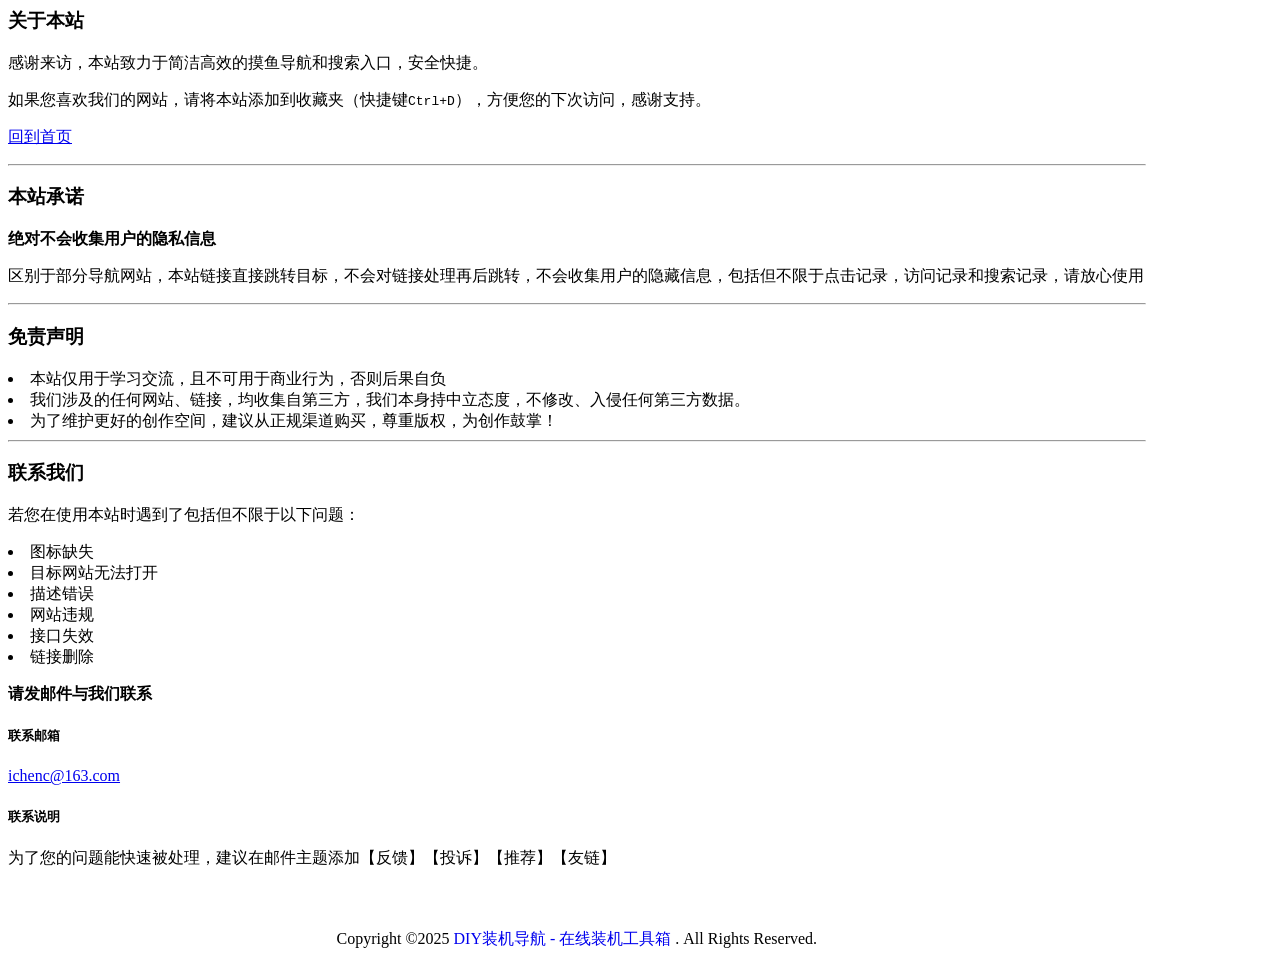
==== assets/about.html @ 90391e74 "TOOLBOX" ====
<html lang="zh-cn">
  <head>
    <meta charset="UTF-8">
    <title>关于DIY装机导航</title>
    <meta http-equiv="X-UA-Compatible" content="IE=edge,chrome=1">
    <meta name="viewport" content="width=device-width, user-scalable=no, initial-scale=1.0, maximum-scale=1.0, minimum-scale=1.0">
    <link href="https://lf9-cdn-tos.bytecdntp.com/cdn/expire-1-M/docsify/4.12.2/themes/vue.min.css" type="text/css" rel="stylesheet">
	<link rel="icon" href="./img/pc.png" type="image/x-icon">
    <style>body:not(.ready){overflow:auto!important}#main{max-width:90%}p.footer{margin-top:60px}p.footer a{text-decoration:none}</style>
 </head>
 <body> 

<div class="markdown-section" id="main">
<h3>关于本站</h3>
<p>感谢来访，本站致力于简洁高效的摸鱼导航和搜索入口，安全快捷。</p>
<p>如果您喜欢我们的网站，请将本站添加到收藏夹（快捷键<code>Ctrl+D</code>），方便您的下次访问，感谢支持。<p>
<p><div style="color:red;font-size:16px"><a class="nav-link" href="../index.html">回到首页</a></div><p>
<hr>
<h3>本站承诺</h3>
<p><strong>绝对不会收集用户的隐私信息</strong><p>
<p>区别于部分导航网站，本站链接直接跳转目标，不会对链接处理再后跳转，不会收集用户的隐藏信息，包括但不限于点击记录，访问记录和搜索记录，请放心使用</p>
<hr>
 <h3>免责声明</h3>
<li>本站仅用于学习交流，且不可用于商业行为，否则后果自负</li>
<li>我们涉及的任何网站、链接，均收集自第三方，我们本身持中立态度，不修改、入侵任何第三方数据。</li>
<li>为了维护更好的创作空间，建议从正规渠道购买，尊重版权，为创作鼓掌！</li>
<hr>
<h3>联系我们</h3>
<p>若您在使用本站时遇到了包括但不限于以下问题：</p>
<li>图标缺失</li>
<li>目标网站无法打开</li>
<li>描述错误</li>
<li>网站违规</li>
<li>接口失效</li>
<li>链接删除</li>
<p><strong>请发邮件与我们联系</strong></p>
<h5>联系邮箱</h5>
<p><a href="mailto:ichenc@163.com">ichenc@163.com</a></p>
<h5>联系说明</h5>
<p>为了您的问题能快速被处理，建议在邮件主题添加【反馈】【投诉】【推荐】【友链】</p>    <center>
      <p class="footer">Copyright ©2025 <a href="/">DIY装机导航 - 在线装机工具箱 </a>.  All Rights Reserved.</p>
    </center>
  </div>
</body>

</html>
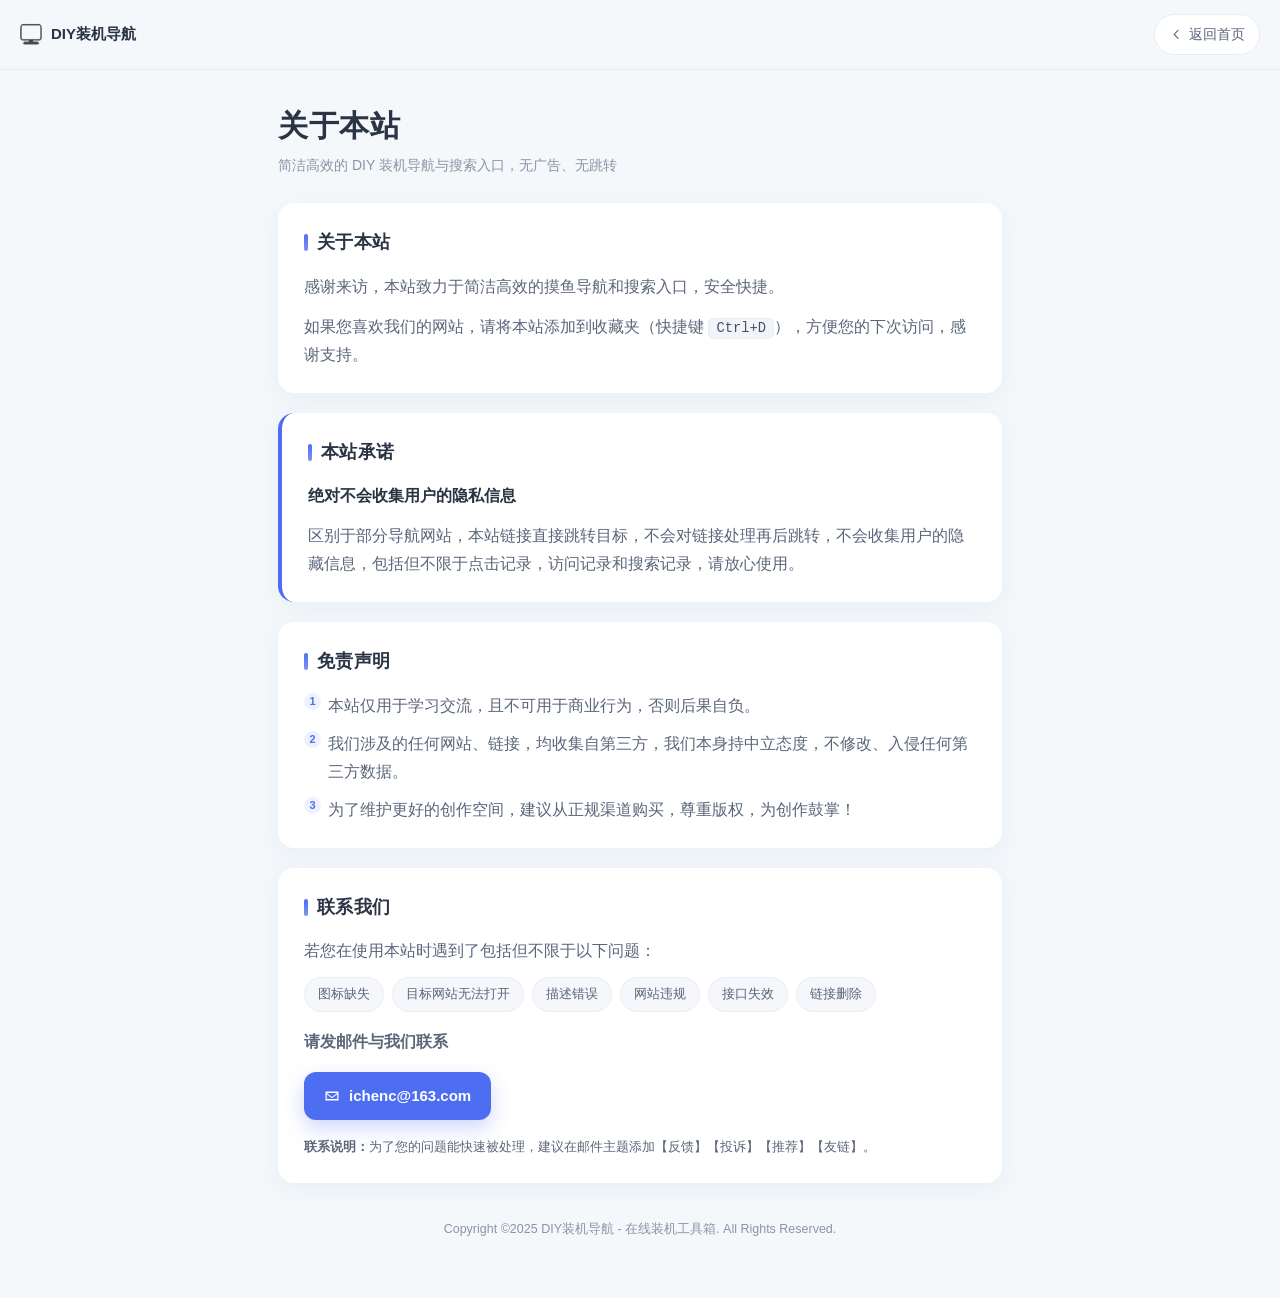
==== commit 28ba61ec: "perf: 首屏大图本地位图、图标本地化，脚本与样式表瘦身 - 首屏壁纸由必应 UHD 远程图（3.65MB）改为本地 WebP 三档 + picture/srcset/preload，   手机 ~" ====
--- a/assets/about.html
+++ b/assets/about.html
@@ -1,46 +1,193 @@
-<html lang="zh-cn">
-  <head>
-    <meta charset="UTF-8">
-    <title>关于DIY装机导航</title>
-    <meta http-equiv="X-UA-Compatible" content="IE=edge,chrome=1">
-    <meta name="viewport" content="width=device-width, user-scalable=no, initial-scale=1.0, maximum-scale=1.0, minimum-scale=1.0">
-    <link href="https://lf9-cdn-tos.bytecdntp.com/cdn/expire-1-M/docsify/4.12.2/themes/vue.min.css" type="text/css" rel="stylesheet">
-	<link rel="icon" href="./img/pc.png" type="image/x-icon">
-    <style>body:not(.ready){overflow:auto!important}#main{max-width:90%}p.footer{margin-top:60px}p.footer a{text-decoration:none}</style>
- </head>
- <body> 
+<!DOCTYPE html>
+<html lang="zh-CN">
+<head>
+	<meta charset="UTF-8">
+	<title>关于本站 - DIY装机导航</title>
+	<meta name="viewport" content="width=device-width,initial-scale=1">
+	<meta name="description" content="DIY装机导航 - 在线装机工具箱，简洁高效无广告的DIY装机导航和搜索入口。">
+	<meta name="theme-color" content="#4e6ef2">
+	<link rel="icon" href="./img/pc.png" type="image/png">
+	<style>
+		:root{
+			--ink:#2b3445;
+			--ink-2:#5b667a;
+			--ink-3:#8a94a6;
+			--line:#e8edf3;
+			--brand:#4e6ef2;
+			--brand-soft:#eef1fe;
+			--bg:#f4f8fb;
+			--card:#fff;
+			--shadow:0 6px 24px rgba(108,132,168,.08);
+		}
+		*{box-sizing:border-box}
+		html{-webkit-text-size-adjust:100%}
+		body{
+			margin:0;background:var(--bg);color:var(--ink);
+			font:16px/1.75 -apple-system,BlinkMacSystemFont,"Segoe UI","PingFang SC","Hiragino Sans GB","Microsoft YaHei",sans-serif;
+		}
+		a{color:var(--brand);text-decoration:none}
+		a:hover{text-decoration:underline}
 
-<div class="markdown-section" id="main">
-<h3>关于本站</h3>
-<p>感谢来访，本站致力于简洁高效的摸鱼导航和搜索入口，安全快捷。</p>
-<p>如果您喜欢我们的网站，请将本站添加到收藏夹（快捷键<code>Ctrl+D</code>），方便您的下次访问，感谢支持。<p>
-<p><div style="color:red;font-size:16px"><a class="nav-link" href="../index.html">回到首页</a></div><p>
-<hr>
-<h3>本站承诺</h3>
-<p><strong>绝对不会收集用户的隐私信息</strong><p>
-<p>区别于部分导航网站，本站链接直接跳转目标，不会对链接处理再后跳转，不会收集用户的隐藏信息，包括但不限于点击记录，访问记录和搜索记录，请放心使用</p>
-<hr>
- <h3>免责声明</h3>
-<li>本站仅用于学习交流，且不可用于商业行为，否则后果自负</li>
-<li>我们涉及的任何网站、链接，均收集自第三方，我们本身持中立态度，不修改、入侵任何第三方数据。</li>
-<li>为了维护更好的创作空间，建议从正规渠道购买，尊重版权，为创作鼓掌！</li>
-<hr>
-<h3>联系我们</h3>
-<p>若您在使用本站时遇到了包括但不限于以下问题：</p>
-<li>图标缺失</li>
-<li>目标网站无法打开</li>
-<li>描述错误</li>
-<li>网站违规</li>
-<li>接口失效</li>
-<li>链接删除</li>
-<p><strong>请发邮件与我们联系</strong></p>
-<h5>联系邮箱</h5>
-<p><a href="mailto:ichenc@163.com">ichenc@163.com</a></p>
-<h5>联系说明</h5>
-<p>为了您的问题能快速被处理，建议在邮件主题添加【反馈】【投诉】【推荐】【友链】</p>    <center>
-      <p class="footer">Copyright ©2025 <a href="/">DIY装机导航 - 在线装机工具箱 </a>.  All Rights Reserved.</p>
-    </center>
-  </div>
+		/* 顶部条 */
+		.topbar{
+			position:sticky;top:0;z-index:10;
+			display:flex;align-items:center;justify-content:space-between;gap:12px;
+			padding:14px 20px;background:rgba(244,248,251,.88);backdrop-filter:blur(8px);
+			border-bottom:1px solid var(--line);
+		}
+		.topbar .brand{display:flex;align-items:center;gap:9px;color:var(--ink);font-weight:600;font-size:15px}
+		.topbar .brand:hover{text-decoration:none;color:var(--brand)}
+		.topbar .brand img{width:22px;height:22px;border-radius:5px}
+		.back{
+			display:inline-flex;align-items:center;gap:6px;
+			padding:7px 14px;border:1px solid var(--line);border-radius:999px;
+			background:#fff;color:var(--ink-2);font-size:14px;transition:.2s;
+		}
+		.back:hover{border-color:var(--brand);color:var(--brand);text-decoration:none;box-shadow:0 4px 14px rgba(78,110,242,.14)}
+		.back svg{width:14px;height:14px;fill:currentColor}
+
+		.wrap{max-width:760px;margin:0 auto;padding:36px 18px 56px}
+
+		header.hero{margin:0 0 26px}
+		header.hero h1{margin:0 0 8px;font-size:30px;line-height:1.3;letter-spacing:.5px}
+		header.hero p{margin:0;color:var(--ink-3);font-size:14px}
+
+		.card{
+			background:var(--card);border-radius:16px;box-shadow:var(--shadow);
+			padding:24px 26px;margin-bottom:20px;
+		}
+		.card h2{
+			display:flex;align-items:center;gap:9px;
+			margin:0 0 14px;font-size:18px;font-weight:600;letter-spacing:.3px;
+		}
+		.card h2::before{
+			content:"";width:4px;height:17px;border-radius:2px;
+			background:linear-gradient(180deg,var(--brand),#7d93f7);
+		}
+		.card p{margin:0 0 12px;color:var(--ink-2)}
+		.card p:last-child{margin-bottom:0}
+		code{
+			padding:2px 7px;border-radius:6px;background:#f1f4f9;
+			border:1px solid var(--line);font-size:.86em;color:#465065;
+			font-family:ui-monospace,Menlo,Consolas,monospace;
+		}
+
+		/* 本站承诺 */
+		.promise{border-left:4px solid var(--brand)}
+		.promise strong{color:var(--ink);font-weight:600}
+		.hint{font-size:13px;color:var(--ink-3);margin-top:10px}
+
+		/* 列表 */
+		ul.plain,ol.plain{margin:0;padding-left:0;list-style:none;counter-reset:n}
+		ul.plain li,ol.plain li{position:relative;padding-left:24px;margin-bottom:10px;color:var(--ink-2)}
+		ul.plain li:last-child,ol.plain li:last-child{margin-bottom:0}
+		ul.plain li::before{
+			content:"";position:absolute;left:6px;top:.72em;width:6px;height:6px;border-radius:50%;
+			background:#c9d3e4;
+		}
+		ol.plain li{counter-increment:n}
+		ol.plain li::before{
+			content:counter(n);position:absolute;left:0;top:.15em;
+			width:17px;height:17px;line-height:17px;text-align:center;border-radius:50%;
+			background:var(--brand-soft);color:var(--brand);font-size:11px;font-weight:700;
+		}
+
+		/* 问题类型标签 */
+		.chips{display:flex;flex-wrap:wrap;gap:8px;margin:0 0 16px;padding:0;list-style:none}
+		.chips li{
+			padding:5px 13px;border-radius:999px;background:#f5f7fb;border:1px solid var(--line);
+			color:var(--ink-2);font-size:13px;
+		}
+
+		/* 邮箱 */
+		.mail{
+			display:inline-flex;align-items:center;gap:9px;
+			margin:4px 0 16px;padding:11px 20px;border-radius:12px;
+			background:var(--brand);color:#fff;font-size:15px;font-weight:600;
+			box-shadow:0 8px 20px rgba(78,110,242,.28);transition:.2s;word-break:break-all;
+		}
+		.mail:hover{background:#4262e0;text-decoration:none;transform:translateY(-1px);box-shadow:0 10px 24px rgba(78,110,242,.34)}
+		.mail svg{width:16px;height:16px;fill:currentColor;flex:none}
+
+		.note{font-size:13px;color:var(--ink-3)}
+		.note b{color:var(--ink-2);font-weight:600}
+
+		footer{margin-top:34px;text-align:center;font-size:12.5px;color:var(--ink-3);line-height:2}
+		footer a{color:var(--ink-3)}
+		footer a:hover{color:var(--brand)}
+
+		@media (max-width:600px){
+			.wrap{padding:22px 14px 40px}
+			header.hero h1{font-size:23px}
+			.card{padding:20px 18px;border-radius:14px}
+			.topbar{padding:12px 14px}
+			.topbar .brand span{display:none}
+		}
+	</style>
+</head>
+<body>
+
+<div class="topbar">
+	<a class="brand" href="../index.html">
+		<img src="./img/pc.png" alt="" width="22" height="22">
+		<span>DIY装机导航</span>
+	</a>
+	<a class="back" href="../index.html">
+		<svg viewBox="0 0 1024 1024" aria-hidden="true"><path d="M685 214a40 40 0 0 1 3 56L429 538l259 268a40 40 0 1 1-58 55L345 566a40 40 0 0 1 0-55l285-294a40 40 0 0 1 55-3z"/></svg>
+		返回首页
+	</a>
+</div>
+
+<div class="wrap">
+	<header class="hero">
+		<h1>关于本站</h1>
+		<p>简洁高效的 DIY 装机导航与搜索入口，无广告、无跳转</p>
+	</header>
+
+	<section class="card">
+		<h2>关于本站</h2>
+		<p>感谢来访，本站致力于简洁高效的摸鱼导航和搜索入口，安全快捷。</p>
+		<p>如果您喜欢我们的网站，请将本站添加到收藏夹（快捷键 <code>Ctrl+D</code>），方便您的下次访问，感谢支持。</p>
+	</section>
+
+	<section class="card promise">
+		<h2>本站承诺</h2>
+		<p><strong>绝对不会收集用户的隐私信息</strong></p>
+		<p>区别于部分导航网站，本站链接直接跳转目标，不会对链接处理再后跳转，不会收集用户的隐藏信息，包括但不限于点击记录，访问记录和搜索记录，请放心使用。</p>
+	</section>
+
+	<section class="card">
+		<h2>免责声明</h2>
+		<ol class="plain">
+			<li>本站仅用于学习交流，且不可用于商业行为，否则后果自负。</li>
+			<li>我们涉及的任何网站、链接，均收集自第三方，我们本身持中立态度，不修改、入侵任何第三方数据。</li>
+			<li>为了维护更好的创作空间，建议从正规渠道购买，尊重版权，为创作鼓掌！</li>
+		</ol>
+	</section>
+
+	<section class="card">
+		<h2>联系我们</h2>
+		<p>若您在使用本站时遇到了包括但不限于以下问题：</p>
+		<ul class="chips">
+			<li>图标缺失</li>
+			<li>目标网站无法打开</li>
+			<li>描述错误</li>
+			<li>网站违规</li>
+			<li>接口失效</li>
+			<li>链接删除</li>
+		</ul>
+		<p><strong>请发邮件与我们联系</strong></p>
+		<a class="mail" href="mailto:ichenc@163.com">
+			<svg viewBox="0 0 1024 1024" aria-hidden="true"><path d="M896 224H128a32 32 0 0 0-32 32v512a32 32 0 0 0 32 32h768a32 32 0 0 0 32-32V256a32 32 0 0 0-32-32zM512 576L176 320h672zM176 704V392l319 243a32 32 0 0 0 34 0l319-243v312z"/></svg>
+			ichenc@163.com
+		</a>
+		<p class="note"><b>联系说明：</b>为了您的问题能快速被处理，建议在邮件主题添加【反馈】【投诉】【推荐】【友链】。</p>
+	</section>
+
+	<footer>
+		Copyright ©2025 <a href="/">DIY装机导航 - 在线装机工具箱</a>. All Rights Reserved.
+	</footer>
+</div>
+
 </body>
-
 </html>
